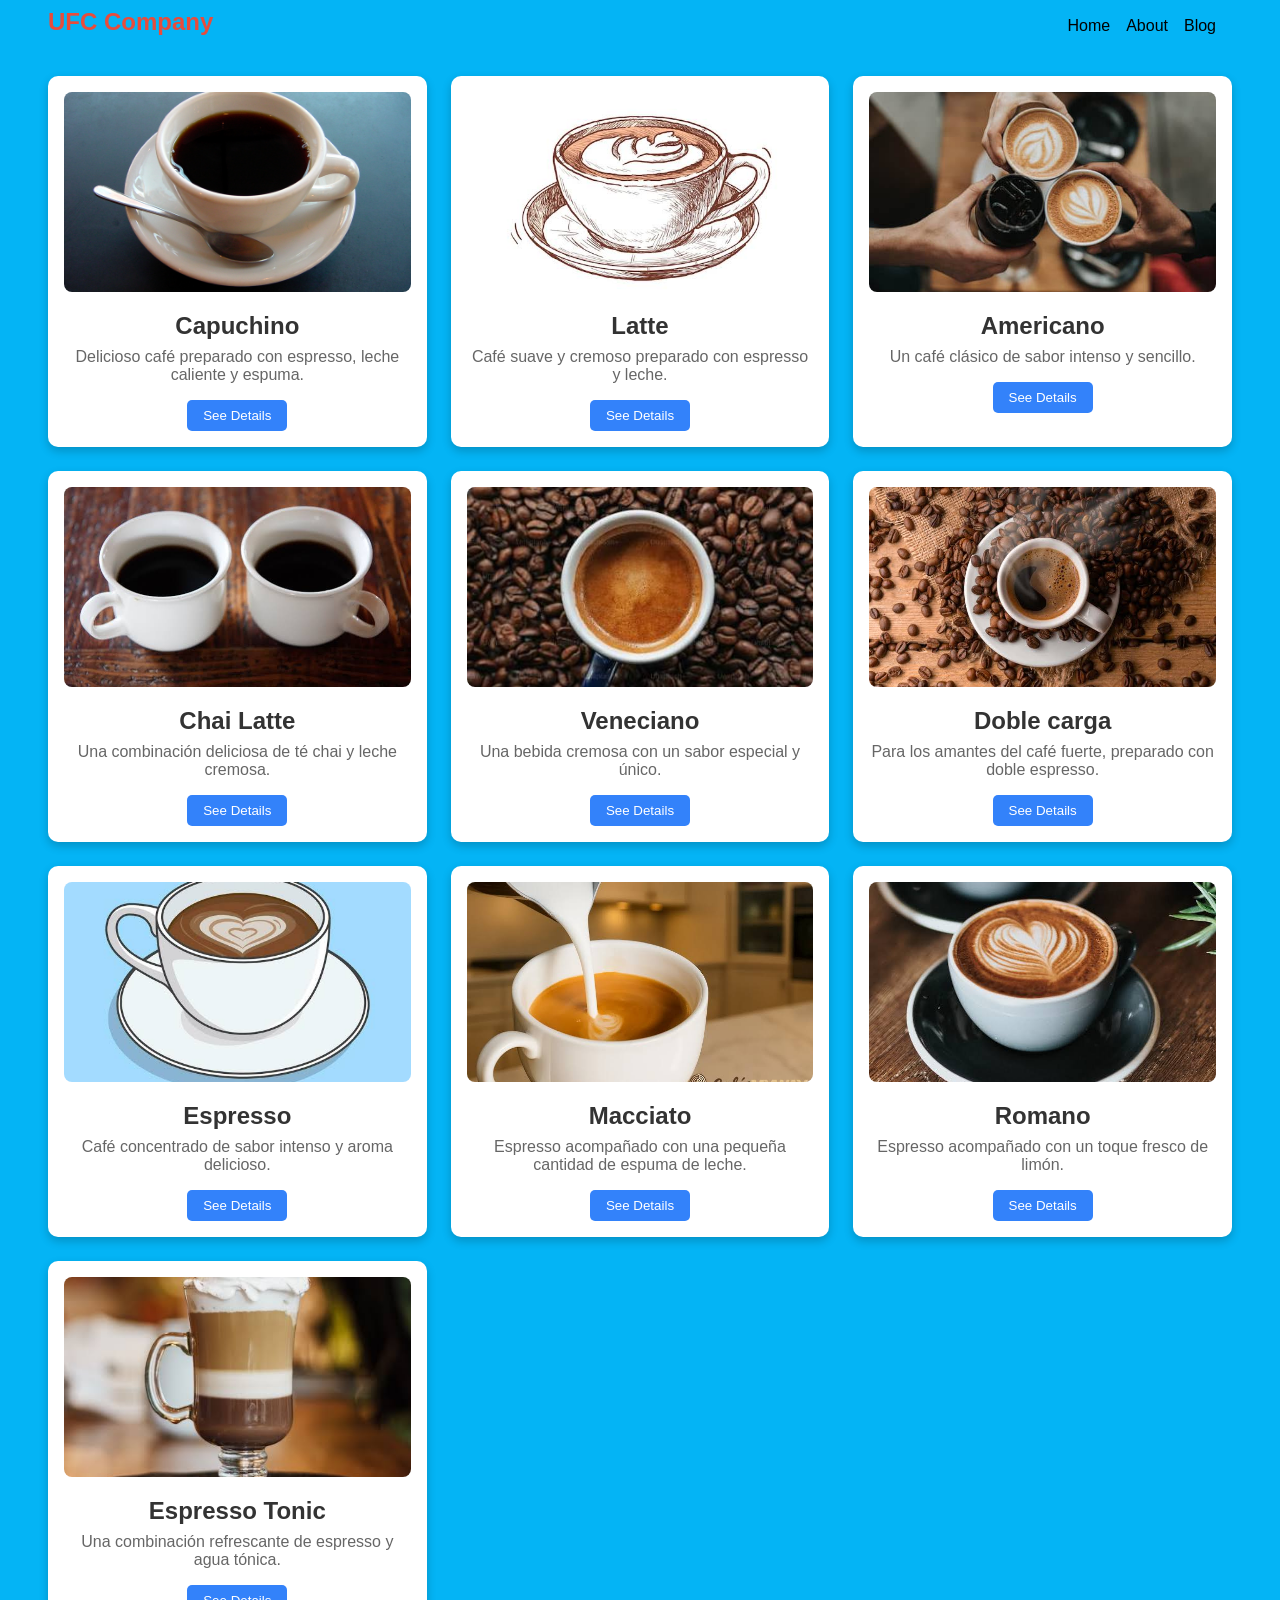
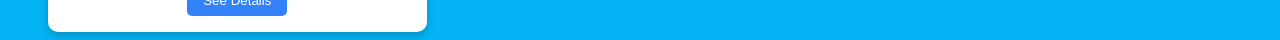
==== index.html @ d1550049 "Primera publicación de la Page" ====
<!DOCTYPE html>
<html lang="en">

<head>

    <meta charset="UTF-8">

    <meta name="viewport" content="width=device-width, initial-scale=1.0">

    <meta http-equiv="X-UA-Compatible" content="ie=edge">

    <link rel="stylesheet" href="css/style.css">

    <link rel="manifest" href="manifest.json">

    <link rel="apple-touch-icon" href="images/icons/icon-72x72.png">
    <link rel="apple-touch-icon" href="images/icons/icon-96x96.png">
    <link rel="apple-touch-icon" href="images/icons/icon-144x144.png">
    <link rel="apple-touch-icon" href="images/icons/icon-152x152.png">
    <link rel="apple-touch-icon" href="images/icons/icon-192x192.png">
    <link rel="apple-touch-icon" href="images/icons/icon-384x384.png">
    <link rel="apple-touch-icon" href="images/icons/icon-512x512.png">

    <meta name="coffee mobile app" content="abc123">

    <title>Coffee Mobile App</title>

</head>

<body>

    <main>

        <nav>

            <h1>UFC Company</h1>

            <ul>
                <li>Home</li>
                <li>About</li>
                <li>Blog</li>
            </ul>

        </nav>

        <section class="cards" id="cards-container"></section>

    </main>

    <script src="js/app.js" defer></script>

</body>

</html>
---- css/style.css ----
* {
    margin:0;
    padding:0;
    box-sizing:border-box;
}

body{
    background-color:#04b4f5;
    font-family: "Nunito", sans-serif;
    font-size: 16px;
}

main{
    max-width: 1200px;
    margin: 0 auto;
    padding: 0.5rem;
    text-align: center;
}

nav{
    display: flex;
    justify-content: space-between;
    align-items: center;    
}

ul{
    list-style: none;
    display: flex;
}

li{
    margin-right: 1rem;
}

h1{
    color: #e74c3c;
    margin-bottom: 0.5rem;

}

.cards {
    display: grid;
    grid-template-columns: repeat(3, 1fr);
    gap: 1.5rem;
    margin-top: 2rem;
}

.card {
    background-color: white;
    border-radius: 10px;
    padding: 1rem;
    box-shadow: 0 4px 10px rgba(0, 0, 0, 0.2);
}

.card img {
    width: 100%;
    height: 200px;
    object-fit: cover;
    border-radius: 8px;
}

.card h2 {
    margin-top: 1rem;
    color: #333;
}

.card p {
    margin-top: 0.5rem;
    color: #666;
}

button {
    margin-top: 1rem;
    padding: 0.5rem 1rem;
    background-color: #3382fa;
    color: white;
    border: none;
    border-radius: 5px;
    cursor: pointer;
}

#coffee-detail {
    max-width: 600px;
    margin: 2rem auto;
}

#coffee-detail .card {
    padding: 2rem;
}

#coffee-detail .card img {
    height: 350px;
}

#coffee-detail p {
    margin-top: 1rem;
}

a {
    text-decoration: none;
    color: black;
}
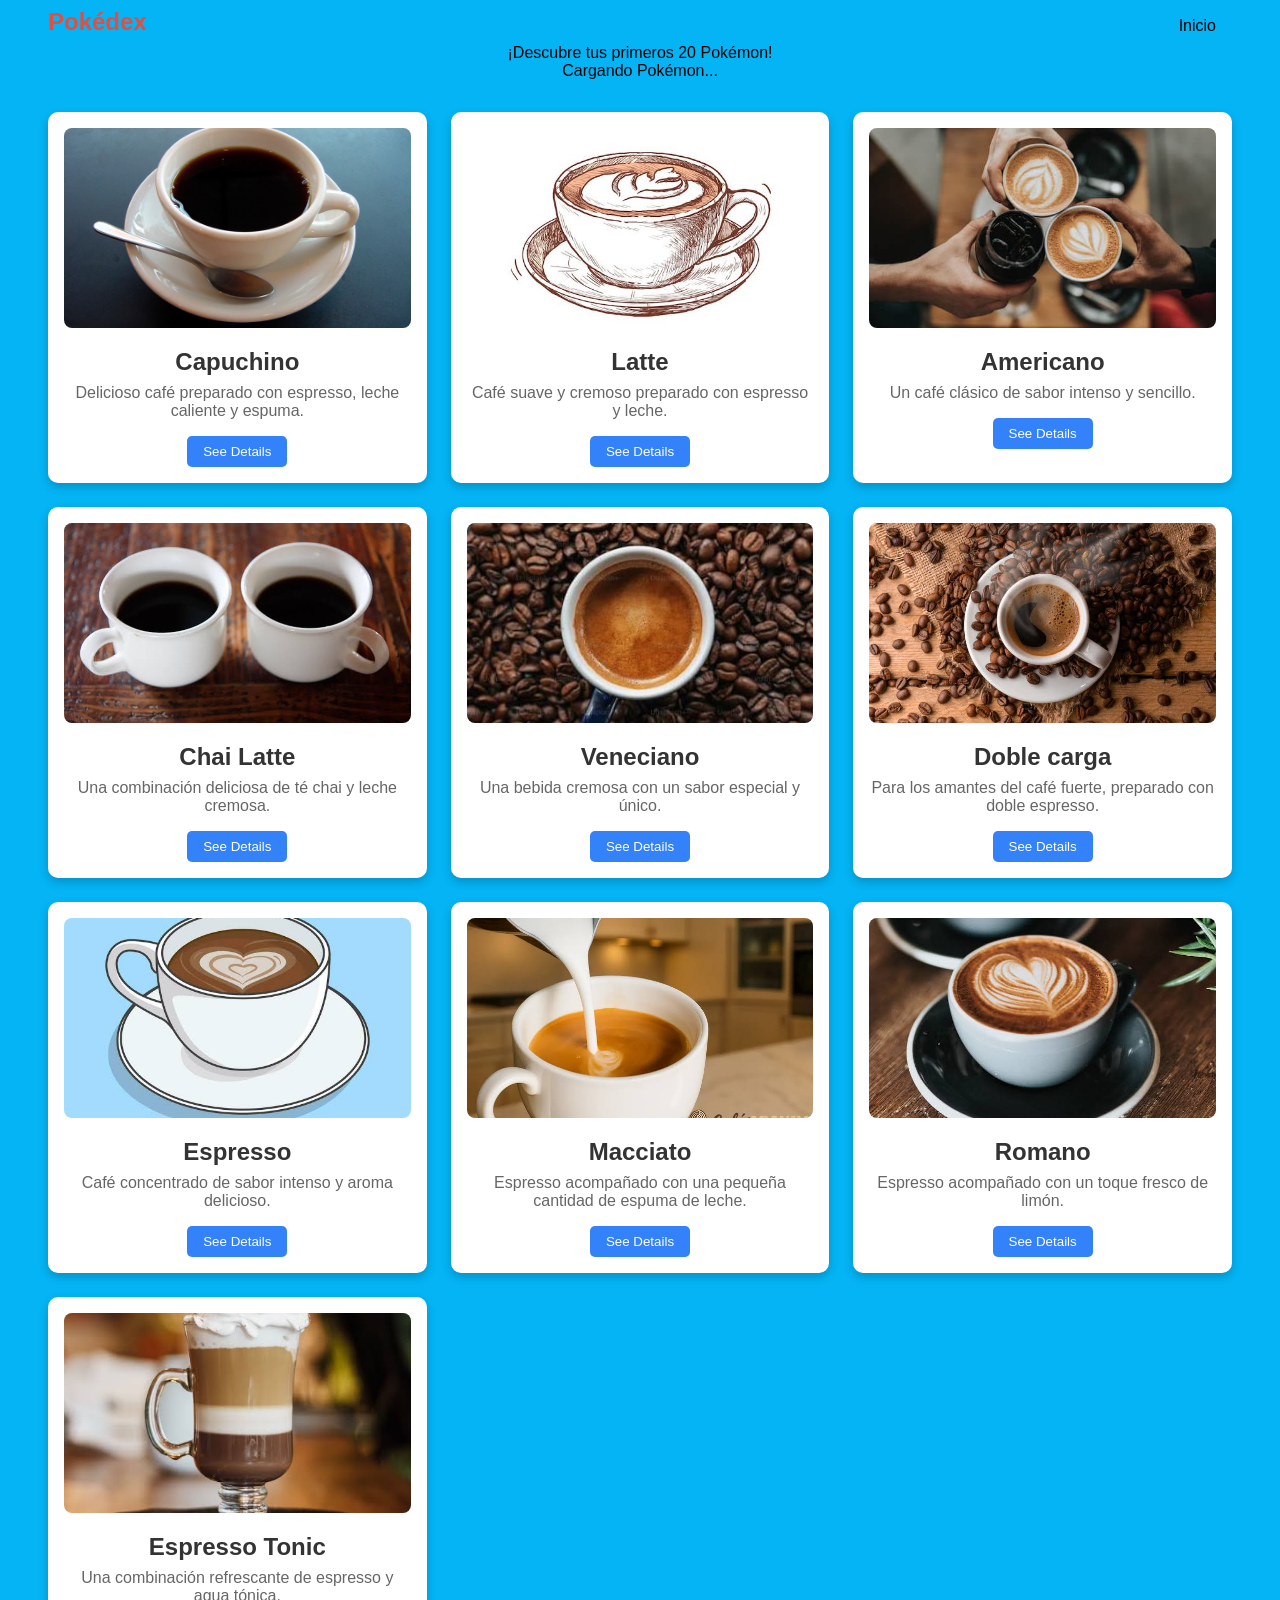
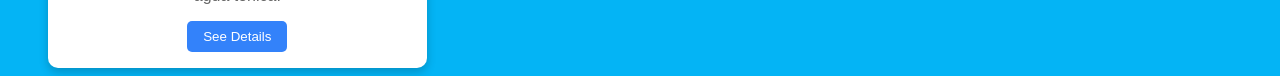
==== commit 51058594: "actualizacion de archivos" ====
--- a/index.html
+++ b/index.html
@@ -1,54 +1,41 @@
+
 <!DOCTYPE html>
-<html lang="en">
+<html lang="es">
 
 <head>
-
     <meta charset="UTF-8">
-
     <meta name="viewport" content="width=device-width, initial-scale=1.0">
 
-    <meta http-equiv="X-UA-Compatible" content="ie=edge">
+    <meta name="theme-color" content="#dc3545">
 
     <link rel="stylesheet" href="css/style.css">
+    <link rel="manifest" href="manifest.json">
+    <link rel="apple-touch-icon" href="images/icons/icon-192x192.png">
 
-    <link rel="manifest" href="manifest.json">
-
-    <link rel="apple-touch-icon" href="images/icons/icon-72x72.png">
-    <link rel="apple-touch-icon" href="images/icons/icon-96x96.png">
-    <link rel="apple-touch-icon" href="images/icons/icon-144x144.png">
-    <link rel="apple-touch-icon" href="images/icons/icon-152x152.png">
-    <link rel="apple-touch-icon" href="images/icons/icon-192x192.png">
-    <link rel="apple-touch-icon" href="images/icons/icon-384x384.png">
-    <link rel="apple-touch-icon" href="images/icons/icon-512x512.png">
-
-    <meta name="coffee mobile app" content="abc123">
-
-    <title>Coffee Mobile App</title>
-
+    <title>Pokédex</title>
 </head>
 
 <body>
 
     <main>
-
         <nav>
-
-            <h1>UFC Company</h1>
+            <h1>Pokédex</h1>
 
             <ul>
-                <li>Home</li>
-                <li>About</li>
-                <li>Blog</li>
+                <li><a href="index.html">Inicio</a></li>
             </ul>
-
         </nav>
 
+        <p class="intro">
+            ¡Descubre tus primeros 20 Pokémon!
+        </p>
+
+        <p id="mensaje">Cargando Pokémon...</p>
+
         <section class="cards" id="cards-container"></section>
-
     </main>
 
     <script src="js/app.js" defer></script>
 
 </body>
-
-</html>+</html>
